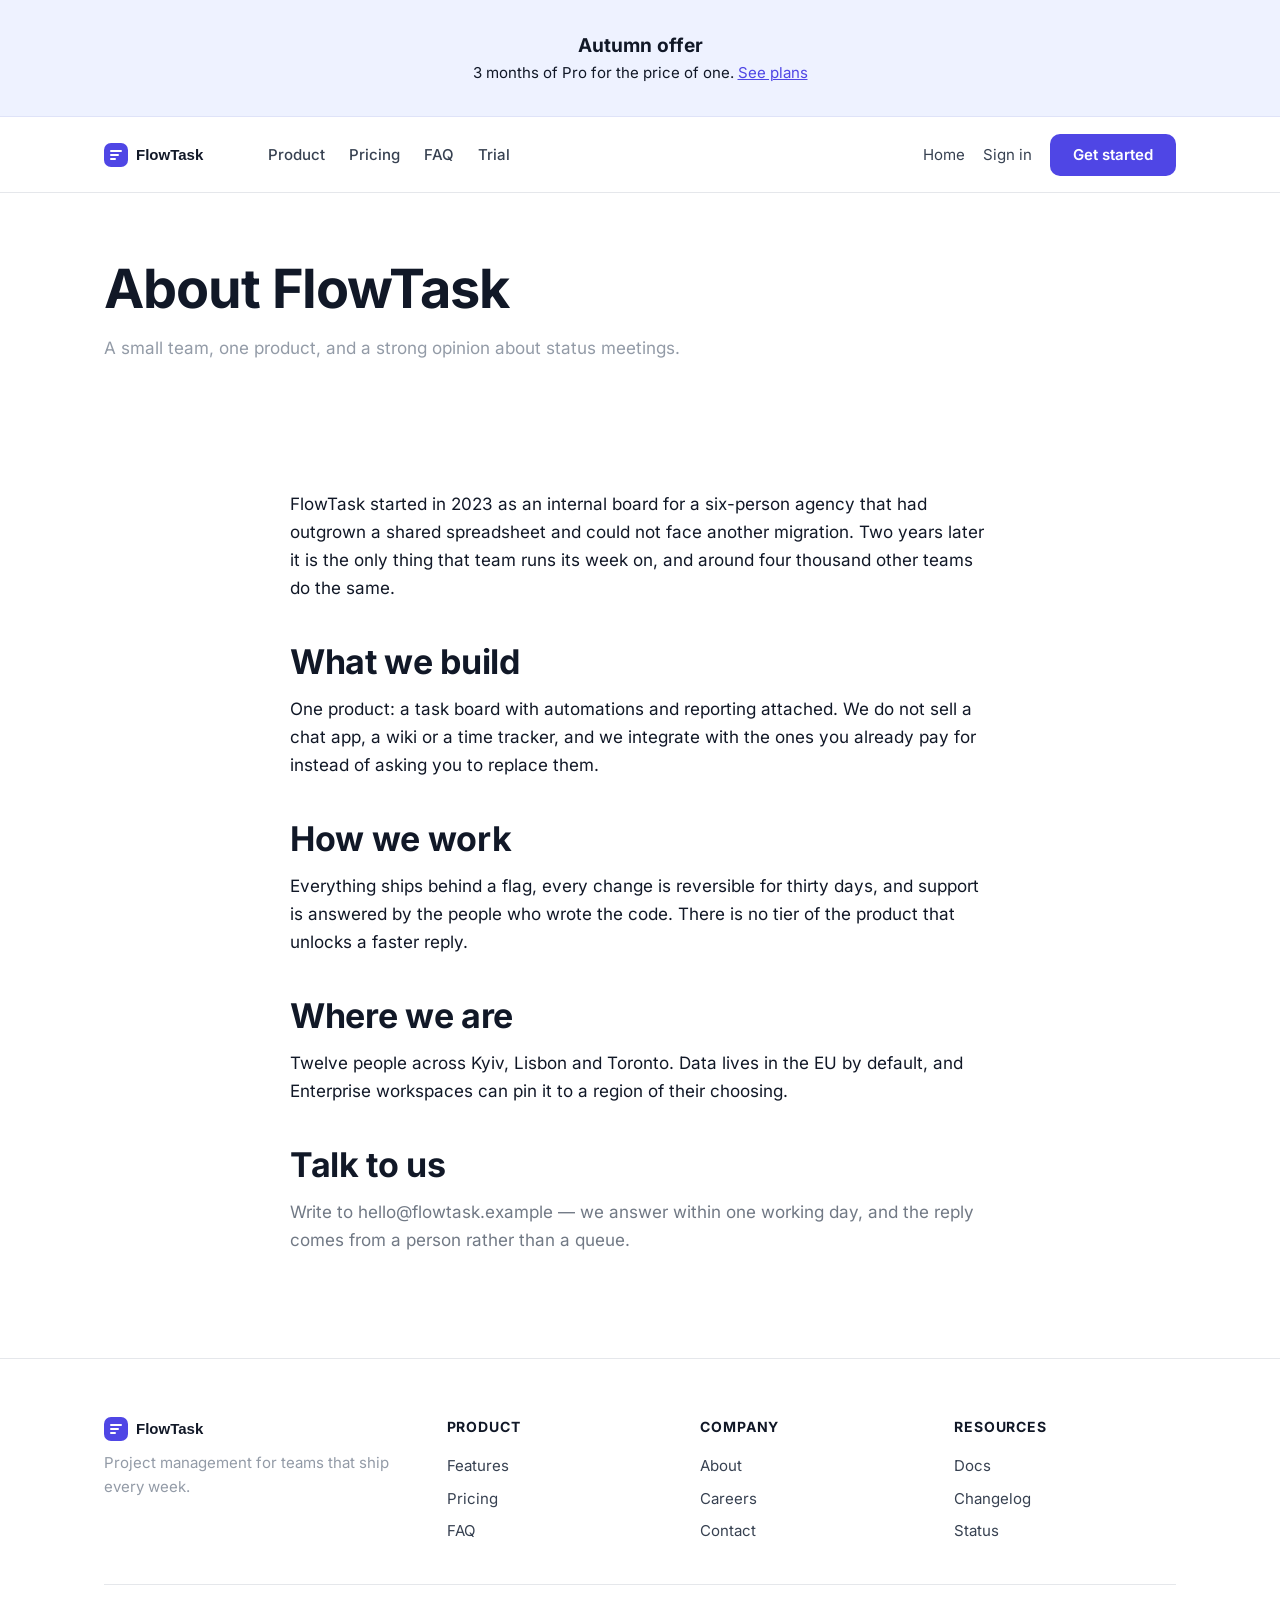
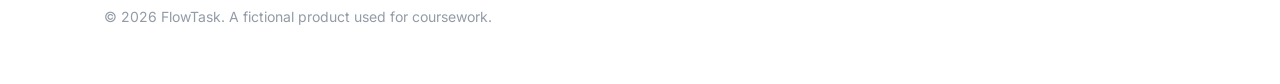
==== about.html @ 995657a0 "Initial commit Co-authored-by: Junie <junie@jetbrains.com>" ====
<!DOCTYPE html>
<html>
<head>
  <meta charset="utf-8">
  <meta name="viewport" content="width=device-width, initial-scale=1">
  <title>FlowTask</title>
  <link rel="icon" href="img/logo.svg" type="image/svg+xml">
  <link rel="stylesheet" href="css/styles.css">
  <script src="js/main.js"></script>
</head>
<body>

<header class="site-header">
  <div class="site-header__inner">
    <img class="logo" src="img/logo.svg" alt="FlowTask" width="132" height="28">

    <nav class="nav" role="navigation" aria-label="Main navigation">
      <div class="nav-item">Product</div>
      <div class="nav-item">Pricing</div>
      <div class="nav-item">FAQ</div>
      <div class="nav-item">Trial</div>
    </nav>

    <div class="site-header__actions">
      <a class="link-quiet" href="index.html">Home</a>
      <a class="link-quiet" href="#" aria-label="Sign in">Sign in</a>
      <button class="btn btn--primary" role="button" aria-label="Get started button" id="header-cta">Get started</button>
    </div>
  </div>
</header>

<main>
  <section class="page-head">
    <div class="shell">
      <h1>About FlowTask</h1>
      <p class="muted">A small team, one product, and a strong opinion about status meetings.</p>
    </div>
  </section>

  <section class="section">
    <div class="shell prose">
      <p>FlowTask started in 2023 as an internal board for a six-person agency that had outgrown a
        shared spreadsheet and could not face another migration. Two years later it is the only
        thing that team runs its week on, and around four thousand other teams do the same.</p>

      <h2>What we build</h2>
      <p>One product: a task board with automations and reporting attached. We do not sell a chat
        app, a wiki or a time tracker, and we integrate with the ones you already pay for instead
        of asking you to replace them.</p>

      <h2>How we work</h2>
      <p>Everything ships behind a flag, every change is reversible for thirty days, and support is
        answered by the people who wrote the code. There is no tier of the product that unlocks a
        faster reply.</p>

      <h2>Where we are</h2>
      <p>Twelve people across Kyiv, Lisbon and Toronto. Data lives in the EU by default, and
        Enterprise workspaces can pin it to a region of their choosing.</p>

      <h2>Talk to us</h2>
      <p class="soft">Write to hello@flowtask.example — we answer within one working day, and the
        reply comes from a person rather than a queue.</p>
    </div>
  </section>
</main>

<footer class="site-footer">
  <div class="shell">
    <div class="site-footer__cols">
      <div>
        <img src="img/logo.svg" alt="FlowTask" width="132" height="28">
        <p class="muted">Project management for teams that ship every week.</p>
      </div>

      <div>
        <div class="site-footer__title">Product</div>
        <ul>
          <li><a href="index.html#features">Features</a></li>
          <li><a href="index.html#pricing">Pricing</a></li>
          <li><a href="index.html#faq">FAQ</a></li>
        </ul>
      </div>

      <div>
        <div class="site-footer__title">Company</div>
        <ul>
          <li><a href="about.html">About</a></li>
          <li><a href="#">Careers</a></li>
          <li><a href="#">Contact</a></li>
        </ul>
      </div>

      <div>
        <div class="site-footer__title">Resources</div>
        <ul>
          <li><a href="#">Docs</a></li>
          <li><a href="#">Changelog</a></li>
          <li><a href="#">Status</a></li>
        </ul>
      </div>
    </div>

    <p class="legal">© 2026 FlowTask. A fictional product used for coursework.</p>
  </div>
</footer>

</body>
</html>
---- css/styles.css ----
/* FlowTask — landing page styles */

@font-face {
  font-family: "Inter";
  src: url("../fonts/inter-latin.woff2") format("woff2");
  font-weight: 400 700;
  font-style: normal;
}

:root {
  --ink: #111827;
  --ink-muted: #939ba7;
  --ink-soft: #717985;
  --brand: #4f46e5;
  --brand-dark: #4338ca;
  --brand-tint: #eef2ff;
  --surface: #ffffff;
  --surface-alt: #f7f8fb;
  --line: #e5e7eb;
  --radius: 14px;
  --shell: 1120px;
  --step: 24px;
}

*,
*::before,
*::after {
  box-sizing: border-box;
}

body {
  margin: 0;
  font-family: "Inter", "Segoe UI", Arial, sans-serif;
  font-size: 17px;
  line-height: 1.65;
  color: var(--ink);
  background: var(--surface);
}

:focus {
  outline: none;
}

img {
  max-width: 100%;
  height: auto;
}

h1,
h2,
h3,
h4 {
  line-height: 1.2;
  margin: 0 0 12px;
}

h1 {
  font-size: 54px;
  letter-spacing: -0.02em;
}

h2 {
  font-size: 34px;
  letter-spacing: -0.01em;
}

h3 {
  font-size: 20px;
}

h4 {
  font-size: 30px;
  letter-spacing: -0.01em;
}

p {
  margin: 0 0 16px;
}

a {
  color: var(--brand);
}

.shell {
  max-width: var(--shell);
  margin: 0 auto;
  padding: 0 var(--step);
}

.muted {
  color: var(--ink-muted);
}

.soft {
  color: var(--ink-soft);
}

.section {
  padding: 88px 0;
}

.section--alt {
  background: var(--surface-alt);
}

.section__head {
  max-width: 640px;
  margin-bottom: 40px;
}

/* Header */

.site-header {
  position: sticky;
  top: 0;
  z-index: 40;
  height: 76px;
  background: rgba(255, 255, 255, 0.94);
  backdrop-filter: blur(8px);
  border-bottom: 1px solid var(--line);
}

.site-header__inner {
  max-width: var(--shell);
  height: 76px;
  margin: 0 auto;
  padding: 0 var(--step);
  display: flex;
  align-items: center;
  gap: 32px;
}

.nav {
  display: flex;
  gap: 24px;
  margin-right: auto;
}

.nav-item {
  font-size: 15px;
  font-weight: 500;
  color: #374151;
  cursor: pointer;
}

.nav-item:hover {
  color: var(--brand);
}

.site-header__actions {
  display: flex;
  align-items: center;
  gap: 18px;
}

.link-quiet {
  font-size: 15px;
  color: #374151;
  text-decoration: none;
}

.link-quiet:hover {
  color: var(--brand);
}

/* Buttons — .btn is the real element, .button is the styled box */

.btn,
.button {
  display: inline-block;
  padding: 11px 22px;
  border: 1px solid transparent;
  border-radius: 10px;
  font: inherit;
  font-size: 15px;
  font-weight: 600;
  line-height: 1.2;
  text-align: center;
  text-decoration: none;
  cursor: pointer;
}

.btn--primary,
.button--primary {
  background: var(--brand);
  color: #ffffff;
}

.btn--primary:hover,
.button--primary:hover {
  background: var(--brand-dark);
}

.button--invert {
  background: #ffffff;
  color: var(--brand);
}

.button--invert:hover {
  background: #eef0ff;
}

.btn--ghost {
  background: transparent;
  border-color: var(--line);
  color: var(--ink);
}

.button--lg {
  padding: 15px 30px;
  font-size: 17px;
}

/* Promo banner */

.promo {
  background: var(--brand-tint);
  border-bottom: 1px solid #dfe3f8;
  padding: 30px var(--step);
  text-align: center;
  font-size: 15px;
}

.promo strong {
  display: block;
  font-size: 19px;
}

/* Hero */

.hero {
  padding: 72px 0 64px;
}

.hero__grid {
  display: grid;
  grid-template-columns: 1.05fr 1fr;
  gap: 56px;
  align-items: center;
}

.hero__lead {
  font-size: 20px;
  max-width: 34ch;
}

.hero__note {
  font-size: 14px;
  margin-top: 16px;
}

.hero__image {
  width: 100%;
  border-radius: var(--radius);
  box-shadow: 0 24px 60px rgba(17, 24, 39, 0.16);
}

/* Cards */

.grid-3 {
  display: grid;
  grid-template-columns: repeat(3, 1fr);
  gap: 24px;
}

.card {
  background: var(--surface);
  border: 1px solid var(--line);
  border-radius: var(--radius);
  padding: 28px;
}

.card__icon {
  margin-bottom: 14px;
}

.card__link {
  font-size: 15px;
  font-weight: 600;
  text-decoration: none;
}

/* Steps */

.step__num {
  display: inline-flex;
  align-items: center;
  justify-content: center;
  width: 34px;
  height: 34px;
  margin-bottom: 14px;
  border-radius: 50%;
  background: var(--brand-tint);
  color: var(--brand);
  font-weight: 700;
}

/* Pricing */

.plan {
  display: flex;
  flex-direction: column;
  background: var(--surface);
  border: 1px solid var(--line);
  border-radius: var(--radius);
  padding: 30px;
}

.plan--featured {
  border-color: var(--brand);
  box-shadow: 0 18px 44px rgba(79, 70, 229, 0.16);
}

.plan__price {
  font-size: 40px;
  font-weight: 700;
  letter-spacing: -0.02em;
}

.plan__period {
  font-size: 15px;
  font-weight: 400;
  color: var(--ink-muted);
}

.plan__list {
  list-style: none;
  margin: 20px 0 26px;
  padding: 0;
  font-size: 15px;
}

.plan__list li {
  padding: 7px 0;
  border-bottom: 1px solid var(--line);
}

.plan__cta {
  margin-top: auto;
}

/* Testimonials */

.quote {
  background: var(--surface);
  border: 1px solid var(--line);
  border-radius: var(--radius);
  padding: 26px;
}

.quote__person {
  display: flex;
  align-items: center;
  gap: 12px;
  margin-top: 18px;
}

.quote__avatar {
  width: 44px;
  height: 44px;
  border-radius: 50%;
  object-fit: cover;
}

.quote__name {
  font-size: 15px;
  font-weight: 600;
}

.quote__role {
  font-size: 14px;
  color: var(--ink-muted);
}

/* FAQ */

.faq {
  max-width: 760px;
}

.faq__item {
  border-bottom: 1px solid var(--line);
}

.faq__q {
  width: 100%;
  padding: 20px 0;
  background: none;
  border: 0;
  font: inherit;
  font-weight: 600;
  text-align: left;
  cursor: pointer;
}

.faq__a {
  display: none;
  padding-bottom: 20px;
  color: #374151;
}

.faq__item.is-open .faq__a {
  display: block;
}

/* Trial form */

.trial {
  background: var(--brand);
  border-radius: 20px;
  padding: 56px;
  color: #ffffff;
  text-align: center;
}

.trial h2 {
  color: #ffffff;
}

.trial__lead {
  color: #dcd9fb;
  max-width: 46ch;
  margin: 0 auto 28px;
}

.trial__form {
  display: flex;
  flex-wrap: wrap;
  justify-content: center;
  gap: 12px;
}

.trial__input {
  flex: 1 1 210px;
  max-width: 260px;
  padding: 13px 16px;
  border: 0;
  border-radius: 10px;
  font: inherit;
  font-size: 15px;
}

/* Footer */

.site-footer {
  padding: 56px 0 40px;
  border-top: 1px solid var(--line);
  font-size: 15px;
}

.site-footer__cols {
  display: grid;
  grid-template-columns: 1.4fr 1fr 1fr 1fr;
  gap: 32px;
}

.site-footer__title {
  font-size: 14px;
  font-weight: 700;
  text-transform: uppercase;
  letter-spacing: 0.06em;
  margin-bottom: 12px;
}

.site-footer ul {
  list-style: none;
  margin: 0;
  padding: 0;
}

.site-footer li {
  padding: 4px 0;
}

.site-footer a {
  color: #374151;
  text-decoration: none;
}

.site-footer a:hover {
  color: var(--brand);
}

.social {
  display: flex;
  gap: 4px;
  margin-top: 18px;
}

.social a {
  display: inline-flex;
  width: 18px;
  height: 18px;
}

.legal {
  margin-top: 36px;
  padding-top: 20px;
  border-top: 1px solid var(--line);
  color: var(--ink-muted);
  font-size: 14px;
}

/* About page */

.page-head {
  padding: 64px 0 24px;
}

.prose {
  max-width: 68ch;
}

.prose h2 {
  margin-top: 40px;
}

/* Shared UI kit — carried over from the FlowTask app shell */

.dashboard {
  display: grid;
  grid-template-columns: 240px 1fr;
  min-height: 100vh;
  background: var(--surface-alt);
}

.dashboard__sidebar {
  padding: 24px 18px;
  background: #0f172a;
  color: #cbd5f5;
}

.dashboard__nav-link {
  display: block;
  padding: 9px 12px;
  border-radius: 8px;
  color: #cbd5f5;
  text-decoration: none;
}

.dashboard__nav-link.is-active {
  background: rgba(79, 70, 229, 0.24);
  color: #ffffff;
}

.dashboard__topbar {
  display: flex;
  align-items: center;
  justify-content: space-between;
  height: 64px;
  padding: 0 24px;
  background: var(--surface);
  border-bottom: 1px solid var(--line);
}

.board {
  display: flex;
  gap: 16px;
  padding: 24px;
  overflow-x: auto;
}

.board__column {
  flex: 0 0 280px;
  background: var(--surface);
  border: 1px solid var(--line);
  border-radius: 12px;
  padding: 14px;
}

.board__card {
  background: var(--surface);
  border: 1px solid var(--line);
  border-radius: 10px;
  padding: 12px;
  margin-bottom: 10px;
  box-shadow: 0 1px 2px rgba(17, 24, 39, 0.06);
}

.board__card--urgent {
  border-left: 3px solid #ef4444;
}

.tag {
  display: inline-block;
  padding: 2px 9px;
  border-radius: 999px;
  background: var(--brand-tint);
  color: var(--brand-dark);
  font-size: 12px;
  font-weight: 600;
}

.tag--done {
  background: #dcfce7;
  color: #166534;
}

.tag--blocked {
  background: #fee2e2;
  color: #991b1b;
}

.avatar-stack {
  display: flex;
}

.avatar-stack img {
  width: 28px;
  height: 28px;
  border-radius: 50%;
  border: 2px solid var(--surface);
  margin-left: -8px;
}

.modal {
  position: fixed;
  inset: 0;
  display: grid;
  place-items: center;
  background: rgba(15, 23, 42, 0.5);
}

.modal__panel {
  width: min(560px, 92vw);
  background: var(--surface);
  border-radius: 16px;
  padding: 28px;
}

.toast {
  position: fixed;
  right: 24px;
  bottom: 24px;
  padding: 14px 18px;
  border-radius: 12px;
  background: #0f172a;
  color: #ffffff;
  box-shadow: 0 12px 30px rgba(15, 23, 42, 0.32);
}

.table {
  width: 100%;
  border-collapse: collapse;
  font-size: 15px;
}

.table th,
.table td {
  padding: 10px 12px;
  border-bottom: 1px solid var(--line);
  text-align: left;
}

.table thead th {
  background: var(--surface-alt);
  font-size: 13px;
  text-transform: uppercase;
  letter-spacing: 0.05em;
}

/* Responsive */

@media (max-width: 900px) {
  .hero__grid,
  .grid-3,
  .site-footer__cols {
    grid-template-columns: 1fr;
  }

  h1 {
    font-size: 40px;
  }

  h4 {
    font-size: 26px;
  }

  .nav {
    display: none;
  }

  .trial {
    padding: 36px 22px;
  }
}
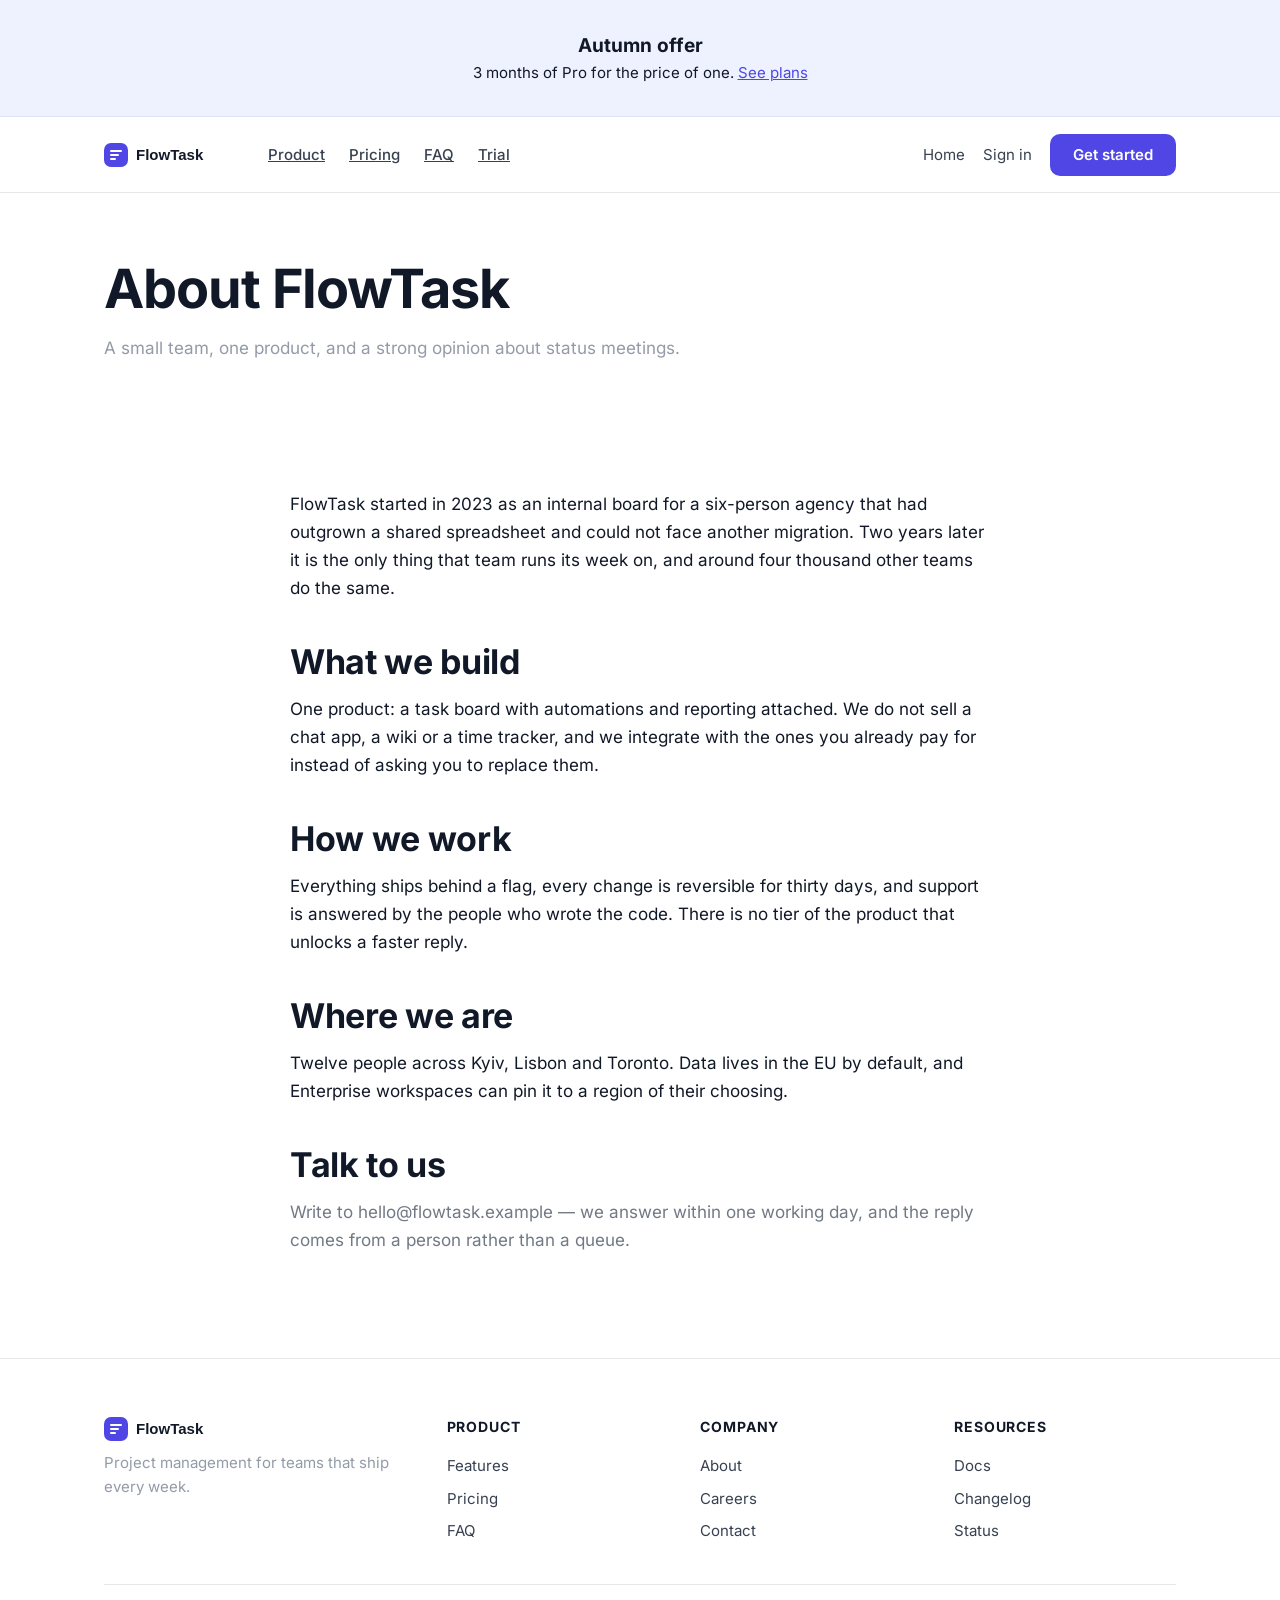
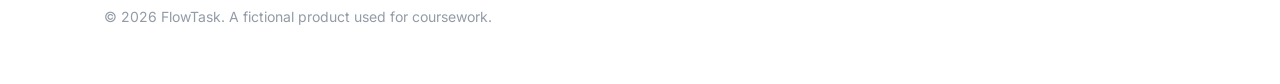
==== commit f62de0e3: "feat: improve accessibility and add sitemap" ====
--- a/about.html
+++ b/about.html
@@ -1,30 +1,37 @@
 <!DOCTYPE html>
-<html>
+<html lang="en">
 <head>
   <meta charset="utf-8">
   <meta name="viewport" content="width=device-width, initial-scale=1">
   <title>FlowTask</title>
   <link rel="icon" href="img/logo.svg" type="image/svg+xml">
   <link rel="stylesheet" href="css/styles.css">
+  <link rel="canonical" href="https://frontend-lab-4-5-ai-agent-for-web-q.vercel.app/about.html">
+  <meta property="og:url" content="https://frontend-lab-4-5-ai-agent-for-web-q.vercel.app/about.html">
+  <meta property="og:title" content="About FlowTask">
+  <meta property="og:description" content="A small team, one product, and a strong opinion about status meetings.">
+  <meta property="og:type" content="website">
+  <meta property="og:image" content="https://frontend-lab-4-5-ai-agent-for-web-q.vercel.app/img/hero.jpg">
   <script src="js/main.js"></script>
 </head>
 <body>
+<div class="promo"><strong>Autumn offer</strong> 3 months of Pro for the price of one. <a href="#pricing">See plans</a></div>
 
 <header class="site-header">
   <div class="site-header__inner">
     <img class="logo" src="img/logo.svg" alt="FlowTask" width="132" height="28">
 
     <nav class="nav" role="navigation" aria-label="Main navigation">
-      <div class="nav-item">Product</div>
-      <div class="nav-item">Pricing</div>
-      <div class="nav-item">FAQ</div>
-      <div class="nav-item">Trial</div>
+      <a class="nav-item" href="#features">Product</a>
+      <a class="nav-item" href="#pricing">Pricing</a>
+      <a class="nav-item" href="#faq">FAQ</a>
+      <a class="nav-item" href="#trial">Trial</a>
     </nav>
 
     <div class="site-header__actions">
       <a class="link-quiet" href="index.html">Home</a>
       <a class="link-quiet" href="#" aria-label="Sign in">Sign in</a>
-      <button class="btn btn--primary" role="button" aria-label="Get started button" id="header-cta">Get started</button>
+      <button class="btn btn--primary" id="header-cta">Get started</button>
     </div>
   </div>
 </header>
--- a/css/styles.css
+++ b/css/styles.css
@@ -41,6 +41,11 @@
   outline: none;
 }
 
+*:focus-visible {
+  outline: 2px solid #4f46e5;
+  outline-offset: 2px;
+}
+
 img {
   max-width: 100%;
   height: auto;
